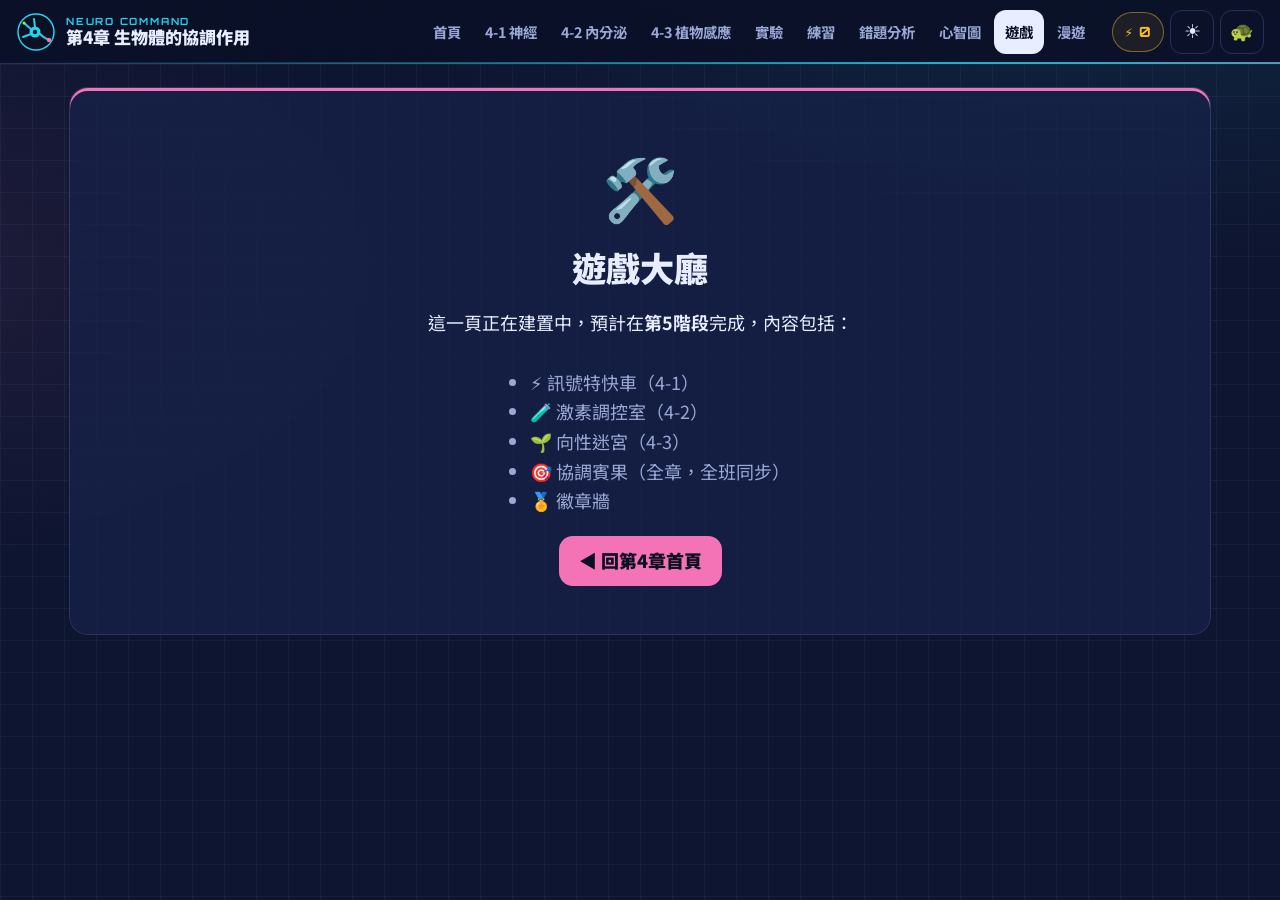
==== games/index.html @ 59077331 "第4章 第1階段：架構、神經指揮中心樣式、首頁（小劇場、神經網路地圖、單元卡） Co-Authored-By: Claude Opus 5.5 <noreply@anthropic.com> Clau" ====
<!DOCTYPE html>
<html lang="zh-Hant">
<head>
<meta charset="UTF-8">
<meta name="viewport" content="width=device-width, initial-scale=1">
<title>遊戲大廳｜第4章 生物體的協調作用</title>
<link rel="stylesheet" href="../css/style.css">
<script src="https://batyunching.github.io/bio/js/account.js" data-chapter="ch4" data-prefix="ch4."></script>
</head>
<body data-page="games" data-root="../">
<main class="wrap">
  <div class="panel u unit-42 coming">
    <div class="big">🛠️</div>
    <h1>遊戲大廳</h1>
    <p>這一頁正在建置中，預計在<b>第5階段</b>完成，內容包括：</p>
    <ul><li>⚡ 訊號特快車（4-1）</li><li>🧪 激素調控室（4-2）</li><li>🌱 向性迷宮（4-3）</li><li>🎯 協調賓果（全章，全班同步）</li><li>🏅 徽章牆</li></ul>
    <div><a class="btn" href="../index.html">◀ 回第4章首頁</a></div>
  </div>
</main>
<script src="../js/common.js"></script>
</body>
</html>
---- css/style.css ----
/* =========================================================
   第4章 生物體的協調作用 — 共用樣式
   主題：神經指揮中心 NEURO COMMAND
   平板預設深色；html.projector = 投影模式（淺色、字放大）
   ========================================================= */
@import url('https://fonts.googleapis.com/css2?family=Noto+Sans+TC:wght@400;500;700;900&family=Orbitron:wght@500;700;900&display=swap');

:root{
  /* 單元色 */
  --c-neuro:#22D3EE;  --c-neuro-d:#0891B2; --c-neuro-l:rgba(34,211,238,.14);
  --c-hormone:#F472B6; --c-hormone-d:#DB2777; --c-hormone-l:rgba(244,114,182,.14);
  --c-plant:#A3E635;  --c-plant-d:#65A30D; --c-plant-l:rgba(163,230,53,.14);
  --c-amber:#FBBF24;  --c-amber-d:#B45309;

  /* 版面（深色） */
  --c-bg:#0E1530;     --c-bg2:#111B3D;
  --c-panel:rgba(22,33,72,.78); --c-panel-solid:#162148;
  --c-text:#E8EEFF;   --c-muted:#9AA8D6; --c-line:rgba(140,165,255,.22);
  --c-grid:rgba(120,150,255,.07);
  --c-ok:#4ADE80;     --c-ng:#FB7185;
  --glow:0 0 0 1px var(--c-line), 0 8px 28px rgba(0,0,0,.35);
  --radius:18px;
  --fs:18px; --nav-h:64px;
  --font:'Noto Sans TC','PingFang TC','Microsoft JhengHei','Heiti TC',system-ui,sans-serif;
  --num:'Orbitron','Noto Sans TC',monospace;
}

/* ---------- 投影模式：淺色＋字放大 ---------- */
html.projector{
  --fs:23.4px;
  --c-neuro:#0891B2;  --c-neuro-d:#0E7490; --c-neuro-l:#E0F7FB;
  --c-hormone:#DB2777; --c-hormone-d:#9D174D; --c-hormone-l:#FCE7F3;
  --c-plant:#65A30D;  --c-plant-d:#3F6212; --c-plant-l:#ECFCCB;
  --c-amber:#D97706;  --c-amber-d:#92400E;
  --c-bg:#F3F5FA; --c-bg2:#E9EDF6;
  --c-panel:#FFFFFF; --c-panel-solid:#FFFFFF;
  --c-text:#1B2340; --c-muted:#56608A; --c-line:#D5DBEA;
  --c-grid:rgba(30,50,120,.05);
  --c-ok:#15803D; --c-ng:#BE123C;
  --glow:0 0 0 1px var(--c-line), 0 4px 16px rgba(20,30,80,.08);
}
html.projector .secondary{ display:none !important; }

*{ box-sizing:border-box; }
html{ font-size:var(--fs); -webkit-text-size-adjust:100%; }
body{
  margin:0; font-family:var(--font); color:var(--c-text); line-height:1.65; min-height:100vh;
  background:
    radial-gradient(1200px 600px at 85% -10%, rgba(34,211,238,.10), transparent 60%),
    radial-gradient(900px 500px at -10% 30%, rgba(244,114,182,.08), transparent 60%),
    linear-gradient(var(--c-grid) 1px, transparent 1px) 0 0/32px 32px,
    linear-gradient(90deg, var(--c-grid) 1px, transparent 1px) 0 0/32px 32px,
    var(--c-bg);
  background-attachment:fixed;
}
html.projector body{ background:var(--c-bg); }
h1,h2,h3{ line-height:1.35; margin:.2em 0 .5em; }
h1{ font-size:1.9rem; font-weight:900; } h2{ font-size:1.5rem; font-weight:900; } h3{ font-size:1.18rem; }
a{ color:inherit; }
img,svg{ max-width:100%; }
.num{ font-family:var(--num); letter-spacing:.03em; }
.wrap{ max-width:1180px; margin:0 auto; padding:24px 20px 80px; }
.visually-hidden{ position:absolute !important; width:1px; height:1px; overflow:hidden; clip:rect(0 0 0 0); }

/* ---------- 減少動態 ---------- */
html.reduce-motion *, html.reduce-motion *::before, html.reduce-motion *::after{
  animation-duration:.001s !important; animation-iteration-count:1 !important; transition-duration:.001s !important;
}
@media (prefers-reduced-motion:reduce){
  html:not(.allow-motion) *{ animation-duration:.001s !important; animation-iteration-count:1 !important; transition-duration:.001s !important; }
}

/* ---------- 頂部指揮列 ---------- */
.topnav{
  position:sticky; top:0; z-index:50; min-height:var(--nav-h);
  display:flex; align-items:center; gap:10px; padding:8px 16px;
  background:rgba(10,16,38,.86); backdrop-filter:blur(10px); -webkit-backdrop-filter:blur(10px);
  border-bottom:1px solid var(--c-line);
}
html.projector .topnav{ background:rgba(255,255,255,.94); }
.topnav::after{ /* 底部流動訊號線 */
  content:""; position:absolute; left:0; right:0; bottom:-1px; height:2px;
  background:linear-gradient(90deg, transparent, var(--c-neuro), var(--c-hormone), var(--c-plant), transparent);
  background-size:300% 100%; animation:flow 6s linear infinite; opacity:.8;
}
@keyframes flow{ to{ background-position:-300% 0; } }
.topnav .brand{ display:flex; align-items:center; gap:10px; font-weight:900; text-decoration:none; white-space:nowrap; }
.topnav .brand svg{ width:40px; height:40px; flex:0 0 auto; }
.topnav .brand small{ display:block; font-family:var(--num); font-size:.55rem; letter-spacing:.18em; color:var(--c-neuro); font-weight:700; line-height:1.1; }
.topnav .brand span{ font-size:.95rem; line-height:1.2; }
.topnav .links{ display:flex; gap:2px; margin-left:auto; align-items:center; flex-wrap:wrap; }
.topnav .links a{
  text-decoration:none; padding:8px 11px; border-radius:12px; font-weight:700; font-size:.8rem;
  min-height:44px; display:flex; align-items:center; color:var(--c-muted); white-space:nowrap;
}
.topnav .links a:hover{ color:var(--c-text); background:rgba(140,165,255,.10); }
.topnav .links a.active{ color:#0B1022; background:var(--c-text); }
.topnav .links a[data-unit="4-1"].active{ background:var(--c-neuro); }
.topnav .links a[data-unit="4-2"].active{ background:var(--c-hormone); }
.topnav .links a[data-unit="4-3"].active{ background:var(--c-plant); }
html.projector .topnav .links a.active{ color:#fff; }
.topnav .tools{ display:flex; gap:6px; margin-left:6px; align-items:center; }
.energy{
  display:flex; align-items:center; gap:6px; padding:6px 12px; border-radius:999px; min-height:40px;
  border:1px solid rgba(251,191,36,.45); color:var(--c-amber); font-family:var(--num); font-weight:700; font-size:.78rem; white-space:nowrap;
  background:rgba(251,191,36,.08);
}
.energy.bump{ animation:bump .5s ease; }
@keyframes bump{ 40%{ transform:scale(1.18); box-shadow:0 0 18px rgba(251,191,36,.6); } }
.icon-btn{
  min-width:44px; min-height:44px; border-radius:12px; border:1px solid var(--c-line); background:transparent;
  color:var(--c-text); font-size:1.05rem; cursor:pointer; display:flex; align-items:center; justify-content:center;
}
.icon-btn:hover{ background:rgba(140,165,255,.12); }
.icon-btn[aria-pressed="true"]{ background:var(--c-text); color:var(--c-bg); }
.hamburger{ display:none; }
@media (max-width:1100px){
  .hamburger{ display:flex; margin-left:auto; }
  .topnav{ flex-wrap:wrap; }
  .topnav .links{ display:none; order:10; width:100%; flex-direction:column; align-items:stretch; padding:8px 0; }
  .topnav.open .links{ display:flex; }
  .topnav .links a{ font-size:1rem; }
  .topnav .tools{ margin-left:0; }
}

/* ---------- 共用元件 ---------- */
.panel{
  background:var(--c-panel); border-radius:var(--radius); padding:22px; box-shadow:var(--glow);
  position:relative;
}
.panel.u{ box-shadow:0 0 0 1px var(--c-line), 0 0 0 0 transparent, inset 0 3px 0 var(--u); }
.unit-41{ --u:var(--c-neuro);   --u-d:var(--c-neuro-d);   --u-l:var(--c-neuro-l); }
.unit-42{ --u:var(--c-hormone); --u-d:var(--c-hormone-d); --u-l:var(--c-hormone-l); }
.unit-43{ --u:var(--c-plant);   --u-d:var(--c-plant-d);   --u-l:var(--c-plant-l); }

.btn{
  display:inline-flex; align-items:center; justify-content:center; gap:8px; min-height:48px; padding:10px 20px;
  border-radius:14px; border:0; font:inherit; font-weight:900; cursor:pointer; text-decoration:none;
  background:var(--u, var(--c-neuro)); color:#0B1022; transition:transform .15s, box-shadow .2s;
}
html.projector .btn{ color:#fff; }
html.projector .btn.ghost{ color:var(--c-text); }
.btn:hover{ transform:translateY(-2px); box-shadow:0 0 22px color-mix(in srgb, var(--u, var(--c-neuro)) 55%, transparent); }
.btn:active{ transform:translateY(0); }
.btn.ghost{ background:transparent; color:var(--c-text); border:1px solid var(--c-line); }
.btn.ghost:hover{ border-color:var(--u, var(--c-neuro)); box-shadow:none; }
.btn:disabled{ opacity:.4; cursor:not-allowed; transform:none; box-shadow:none; }

.tag{
  display:inline-flex; align-items:center; gap:4px; padding:2px 12px; border-radius:999px; font-size:.75rem; font-weight:700;
  color:var(--u, var(--c-neuro)); background:var(--u-l, var(--c-neuro-l)); border:1px solid color-mix(in srgb, var(--u, var(--c-neuro)) 40%, transparent);
}
html.projector .tag{ color:var(--u-d, var(--c-neuro-d)); }

.progress{ height:12px; background:rgba(140,165,255,.14); border-radius:999px; overflow:hidden; }
.progress > span{
  display:block; height:100%; width:0; border-radius:999px; transition:width .9s ease;
  background:var(--u, var(--c-neuro)); box-shadow:0 0 12px var(--u, var(--c-neuro));
}
html.projector .progress > span{ box-shadow:none; }

.sec-title{ display:flex; align-items:center; gap:12px; margin:44px 0 16px; flex-wrap:wrap; }
.sec-title h2{ margin:0; }
.sec-title .code{ font-family:var(--num); font-size:.7rem; letter-spacing:.2em; color:var(--c-muted); }
section:first-of-type .sec-title{ margin-top:6px; }

.footer{ text-align:center; color:var(--c-muted); font-size:.78rem; padding:28px 20px 40px; }
.footer a{ color:var(--c-muted); }

.toast{
  position:fixed; left:50%; bottom:76px; transform:translateX(-50%) translateY(140px); z-index:9500;
  background:var(--c-panel-solid); color:var(--c-text); padding:12px 22px; border-radius:14px; font-weight:700;
  box-shadow:var(--glow); border:1px solid var(--c-line); transition:transform .35s ease; max-width:90vw;
}
.toast.show{ transform:translateX(-50%) translateY(0); }

/* 建置中頁面 */
.coming{ text-align:center; padding:48px 20px; }
.coming .big{ font-size:3.4rem; }
.coming ul{ text-align:left; display:inline-block; margin:12px auto 20px; color:var(--c-muted); }

/* 發光脈衝（共用） */
@keyframes pulse-dot{ 0%{ opacity:0; } 10%{ opacity:1; } 90%{ opacity:1; } 100%{ opacity:0; } }
@keyframes breathe{ 50%{ opacity:.55; } }
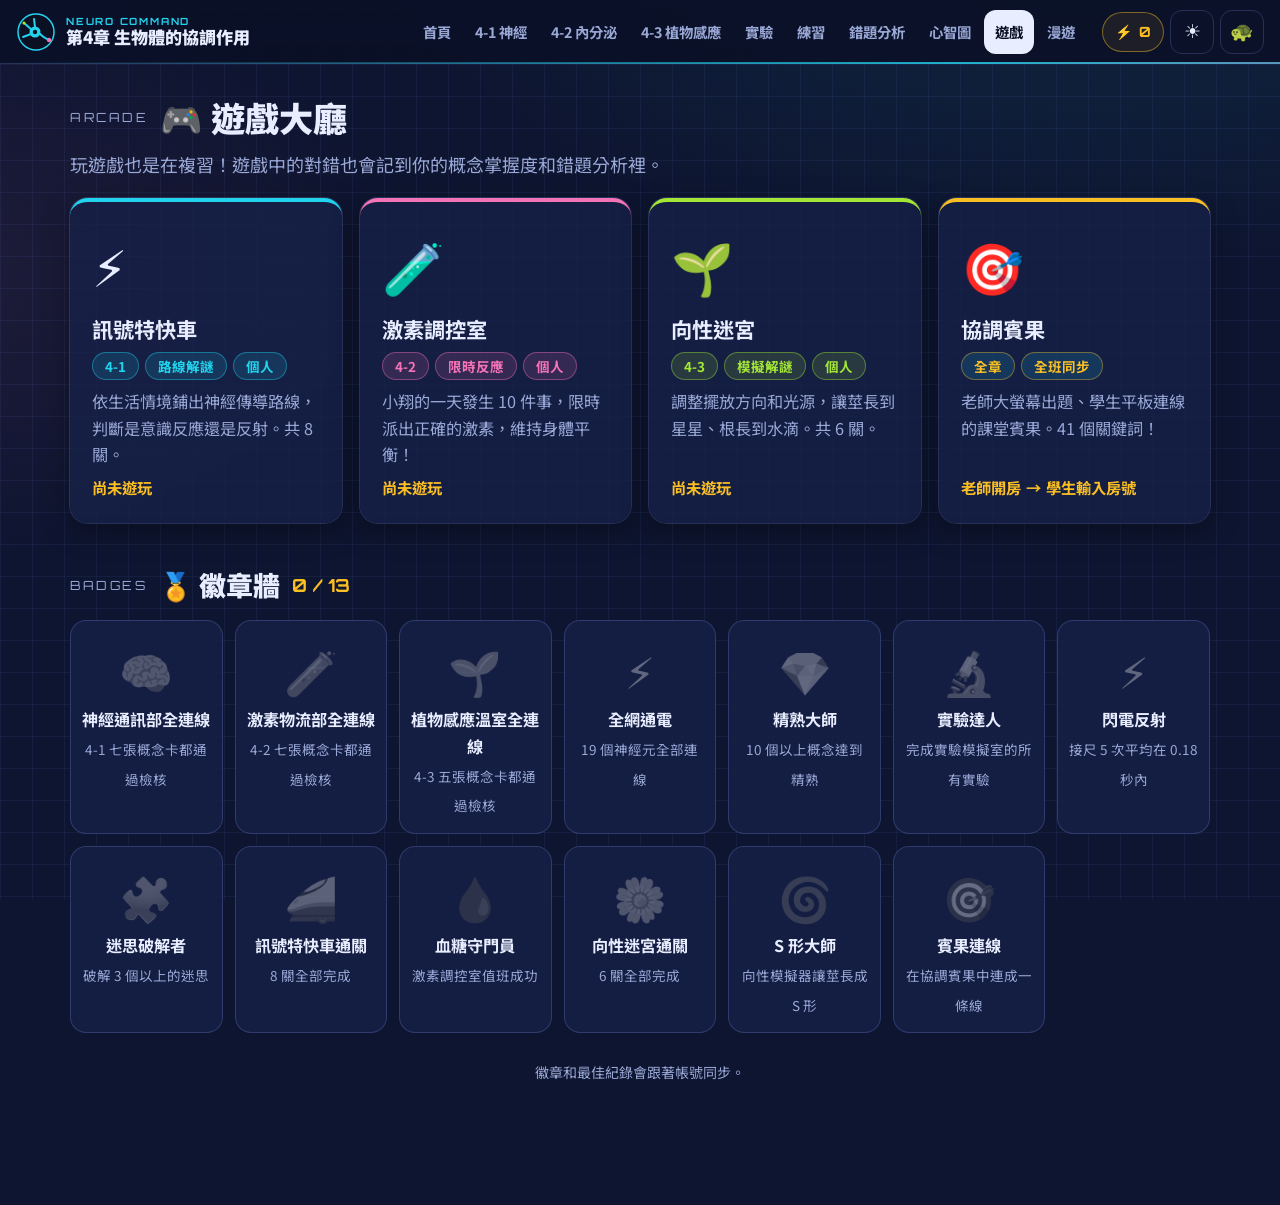
==== commit 2f4fdd07: "第5階段：心智圖（瀏覽、挖空、迷思挖空）、遊戲大廳（訊號特快車、激素調控室、向性迷宮、協調賓果）、徽章牆 Co-Authored-By: Claude Opus 5.5 <noreply@anthro" ====
--- a/games/index.html
+++ b/games/index.html
@@ -6,17 +6,68 @@
 <title>遊戲大廳｜第4章 生物體的協調作用</title>
 <link rel="stylesheet" href="../css/style.css">
 <script src="https://batyunching.github.io/bio/js/account.js" data-chapter="ch4" data-prefix="ch4."></script>
+<style>
+.games{ display:grid; grid-template-columns:repeat(auto-fit,minmax(260px,1fr)); gap:18px; }
+.game{ text-decoration:none; display:flex; flex-direction:column; gap:8px; border-top:4px solid var(--u); transition:transform .2s, box-shadow .2s; }
+.game:hover{ transform:translateY(-4px); box-shadow:0 0 0 1px var(--u), 0 0 26px color-mix(in srgb, var(--u) 35%, transparent); }
+.game .em{ font-size:2.8rem; }
+.game h3{ margin:0; }
+.game p{ margin:0; color:var(--c-muted); font-size:.9rem; }
+.game .meta{ display:flex; gap:6px; flex-wrap:wrap; }
+.game .best{ margin-top:auto; font-family:var(--num); font-weight:700; color:var(--c-amber); font-size:.85rem; }
+.badges{ display:grid; grid-template-columns:repeat(auto-fit,minmax(150px,1fr)); gap:12px; }
+.badge{ text-align:center; padding:14px 10px; border-radius:16px; border:1px solid var(--c-line); background:var(--c-panel); }
+.badge .ic{ font-size:2.4rem; filter:grayscale(1) opacity(.35); }
+.badge.got{ border-color:var(--c-amber); box-shadow:0 0 18px rgba(251,191,36,.25); }
+.badge.got .ic{ filter:none; }
+.badge b{ display:block; font-size:.9rem; }
+.badge small{ color:var(--c-muted); font-size:.75rem; }
+</style>
 </head>
 <body data-page="games" data-root="../">
 <main class="wrap">
-  <div class="panel u unit-42 coming">
-    <div class="big">🛠️</div>
-    <h1>遊戲大廳</h1>
-    <p>這一頁正在建置中，預計在<b>第5階段</b>完成，內容包括：</p>
-    <ul><li>⚡ 訊號特快車（4-1）</li><li>🧪 激素調控室（4-2）</li><li>🌱 向性迷宮（4-3）</li><li>🎯 協調賓果（全章，全班同步）</li><li>🏅 徽章牆</li></ul>
-    <div><a class="btn" href="../index.html">◀ 回第4章首頁</a></div>
+  <div class="sec-title" style="margin-top:6px"><span class="code">ARCADE</span><h1 style="margin:0">🎮 遊戲大廳</h1></div>
+  <p style="color:var(--c-muted);margin-top:-6px">玩遊戲也是在複習！遊戲中的對錯也會記到你的概念掌握度和錯題分析裡。</p>
+  <div class="games">
+    <a class="panel game unit-41" href="signal.html"><span class="em">⚡</span><h3>訊號特快車</h3><div class="meta"><span class="tag">4-1</span><span class="tag">路線解謎</span><span class="tag">個人</span></div><p>依生活情境鋪出神經傳導路線，判斷是意識反應還是反射。共 8 關。</p><span class="best" id="b-signal"></span></a>
+    <a class="panel game unit-42" href="hormone.html"><span class="em">🧪</span><h3>激素調控室</h3><div class="meta"><span class="tag">4-2</span><span class="tag">限時反應</span><span class="tag">個人</span></div><p>小翔的一天發生 10 件事，限時派出正確的激素，維持身體平衡！</p><span class="best" id="b-hormone"></span></a>
+    <a class="panel game unit-43" href="maze.html"><span class="em">🌱</span><h3>向性迷宮</h3><div class="meta"><span class="tag">4-3</span><span class="tag">模擬解謎</span><span class="tag">個人</span></div><p>調整擺放方向和光源，讓莖長到星星、根長到水滴。共 6 關。</p><span class="best" id="b-maze"></span></a>
+    <a class="panel game" href="bingo.html" style="--u:var(--c-amber)"><span class="em">🎯</span><h3>協調賓果</h3><div class="meta"><span class="tag" style="--u:var(--c-amber)">全章</span><span class="tag" style="--u:var(--c-amber)">全班同步</span></div><p>老師大螢幕出題、學生平板連線的課堂賓果。41 個關鍵詞！</p><span class="best">老師開房 → 學生輸入房號</span></a>
   </div>
+
+  <div class="sec-title"><span class="code">BADGES</span><h2>🏅 徽章牆</h2><span class="score" id="bcount"></span></div>
+  <div class="badges" id="badges"></div>
+  <div class="footer">徽章和最佳紀錄會跟著帳號同步。</div>
 </main>
 <script src="../js/common.js"></script>
+<script>
+(function(){
+  'use strict';
+  function render(){
+    var st = CH4.store, rw = st.get('rewards', []), lab = st.get('labDone', {}), P = CH4.progress;
+    var mastered = CH4.CONCEPTS.filter(function(c){ return P.mastered(c.id); }).length;
+    var B = [
+      { ic:'🧠', n:'神經通訊部全連線', d:'4-1 七張概念卡都通過檢核', ok: P.unit('4-1').done === 7 },
+      { ic:'🧪', n:'激素物流部全連線', d:'4-2 七張概念卡都通過檢核', ok: P.unit('4-2').done === 7 },
+      { ic:'🌱', n:'植物感應溫室全連線', d:'4-3 五張概念卡都通過檢核', ok: P.unit('4-3').done === 5 },
+      { ic:'⚡', n:'全網通電', d:'19 個神經元全部連線', ok: P.total().done === 19 },
+      { ic:'💎', n:'精熟大師', d:'10 個以上概念達到精熟', ok: mastered >= 10 },
+      { ic:'🔬', n:'實驗達人', d:'完成實驗模擬室的所有實驗', ok: lab.temp && lab.flip && (lab.afterA || lab.afterB) && lab.ruler && lab.bean },
+      { ic:'⚡', n:'閃電反射', d:'接尺 5 次平均在 0.18 秒內', ok: rw.indexOf('badge-flash') >= 0 },
+      { ic:'🧩', n:'迷思破解者', d:'破解 3 個以上的迷思', ok: st.get('busted', []).length >= 3 },
+      { ic:'🚄', n:'訊號特快車通關', d:'8 關全部完成', ok: rw.indexOf('badge-signal') >= 0 },
+      { ic:'🩸', n:'血糖守門員', d:'激素調控室值班成功', ok: rw.indexOf('badge-hormone') >= 0 },
+      { ic:'🌼', n:'向性迷宮通關', d:'6 關全部完成', ok: rw.indexOf('badge-maze') >= 0 },
+      { ic:'🌀', n:'S 形大師', d:'向性模擬器讓莖長成 S 形', ok: rw.indexOf('a43-S') >= 0 },
+      { ic:'🎯', n:'賓果連線', d:'在協調賓果中連成一條線', ok: rw.indexOf('badge-bingo') >= 0 }
+    ];
+    document.getElementById('badges').innerHTML = B.map(function(b){ return '<div class="badge' + (b.ok ? ' got' : '') + '"><div class="ic">' + b.ic + '</div><b>' + b.n + '</b><small>' + b.d + '</small></div>'; }).join('');
+    document.getElementById('bcount').textContent = B.filter(function(b){ return b.ok; }).length + ' / ' + B.length;
+    ['signal','hormone','maze'].forEach(function(k){ var v = st.get('best-' + k, 0); document.getElementById('b-' + k).textContent = v ? '最佳紀錄 ⚡ ' + v : '尚未遊玩'; });
+  }
+  render();
+  if(window.BIO_ACCOUNT && BIO_ACCOUNT.ready) BIO_ACCOUNT.ready.then(function(){ setTimeout(render, 300); }, function(){});
+})();
+</script>
 </body>
 </html>
--- a/css/style.css
+++ b/css/style.css
@@ -182,3 +182,194 @@
 /* 發光脈衝（共用） */
 @keyframes pulse-dot{ 0%{ opacity:0; } 10%{ opacity:1; } 90%{ opacity:1; } 100%{ opacity:0; } }
 @keyframes breathe{ 50%{ opacity:.55; } }
+
+/* =========================================================
+   單元頁共用
+   ========================================================= */
+.unit-hero{
+  display:flex; align-items:center; gap:22px; flex-wrap:wrap; padding:26px; border-radius:24px; margin-bottom:18px;
+  background:linear-gradient(120deg, color-mix(in srgb, var(--u) 22%, var(--c-panel-solid)), var(--c-panel-solid) 70%);
+  box-shadow:0 0 0 1px color-mix(in srgb, var(--u) 45%, transparent), 0 0 40px color-mix(in srgb, var(--u) 15%, transparent);
+}
+.unit-hero .ic{ width:96px; height:96px; border-radius:24px; background:var(--u-l); color:var(--u); display:flex; align-items:center; justify-content:center; flex:0 0 auto; }
+.unit-hero .txt{ flex:1; min-width:240px; }
+.unit-hero .dept{ font-family:var(--num); font-size:.66rem; letter-spacing:.22em; color:var(--u); font-weight:700; }
+.unit-hero h1{ margin:2px 0 4px; }
+.unit-hero p{ margin:0; color:var(--c-muted); }
+.unit-hero .mini{ min-width:220px; background:rgba(140,165,255,.08); border:1px solid var(--c-line); border-radius:16px; padding:12px 16px; font-size:.85rem; }
+.unit-hero .mini b{ font-family:var(--num); }
+.unit-hero .mini .progress{ margin-top:8px; }
+html.projector .unit-hero .dept{ color:var(--u-d); }
+
+.toc{ display:flex; gap:8px; flex-wrap:wrap; margin:0 0 6px; }
+.toc a{
+  text-decoration:none; padding:6px 14px; border-radius:999px; border:1px solid var(--c-line); font-weight:700; font-size:.8rem;
+  min-height:42px; display:inline-flex; align-items:center; color:var(--c-muted); background:var(--c-panel);
+}
+.toc a:hover{ color:var(--c-text); border-color:var(--u); }
+.toc a.anim::before{ content:"🎬 "; }
+
+.block-title{ display:flex; align-items:center; gap:12px; margin:44px 0 14px; scroll-margin-top:calc(var(--nav-h) + 16px); flex-wrap:wrap; }
+.block-title .num{
+  width:42px; height:42px; border-radius:12px; display:flex; align-items:center; justify-content:center; font-weight:900; flex:0 0 auto;
+  color:var(--u); border:1px solid var(--u); background:var(--u-l); font-family:var(--num);
+}
+.block-title h2{ margin:0; font-size:1.3rem; }
+.block-title .kind{ font-size:.72rem; font-weight:700; padding:2px 10px; border-radius:999px; border:1px solid var(--c-line); color:var(--c-muted); }
+.block-title .kind.anim{ color:var(--c-amber); border-color:rgba(251,191,36,.5); }
+.block-tools{ display:flex; justify-content:flex-end; margin:-6px 0 10px; }
+
+/* ---------- 概念卡 ---------- */
+.cards{ display:grid; grid-template-columns:repeat(auto-fit,minmax(330px,1fr)); gap:18px; }
+.concept{ perspective:1400px; cursor:pointer; display:flex; scroll-margin-top:calc(var(--nav-h) + 20px); }
+.concept .inner{ flex:1; display:grid; transition:transform .6s cubic-bezier(.3,.7,.3,1); transform-style:preserve-3d; }
+.concept.flipped .inner{ transform:rotateY(180deg); }
+.concept .face{
+  grid-area:1/1; backface-visibility:hidden; -webkit-backface-visibility:hidden; border-radius:var(--radius);
+  background:var(--c-panel-solid); box-shadow:var(--glow); padding:20px; display:flex; flex-direction:column; border:1px solid transparent;
+}
+.concept .front{ align-items:center; justify-content:center; text-align:center; gap:10px; min-height:280px;
+  background:radial-gradient(circle at 50% 35%, var(--u-l), var(--c-panel-solid) 70%); }
+.concept .front .ic{ width:120px; height:120px; color:var(--u); }
+.concept .front h3{ font-size:1.45rem; color:var(--c-text); margin:0; }
+.concept .front .sub{ color:var(--u); font-weight:700; font-size:.85rem; }
+html.projector .concept .front .sub{ color:var(--u-d); }
+.concept .front .hint{ color:var(--c-muted); font-size:.75rem; }
+.concept .back{ transform:rotateY(180deg); border-color:color-mix(in srgb, var(--u) 50%, transparent); }
+.concept .back h3{ color:var(--u); margin:0 0 6px; font-size:1.12rem; }
+html.projector .concept .back h3{ color:var(--u-d); }
+.concept .back ul{ margin:0 0 10px; padding-left:1.15em; }
+.concept .back li{ margin:4px 0; }
+.concept .back .kw{ color:var(--u); font-weight:900; }
+html.projector .concept .back .kw{ color:var(--u-d); }
+.concept .back table{ width:100%; border-collapse:collapse; font-size:.85rem; margin:4px 0 10px; }
+.concept .back th, .concept .back td{ border:1px solid var(--c-line); padding:5px 8px; text-align:left; vertical-align:top; }
+.concept .back th{ background:var(--u-l); white-space:nowrap; }
+.concept .back .ft{ margin-top:auto; display:flex; justify-content:space-between; align-items:center; gap:8px; padding-top:8px; }
+.concept .back .page{ font-size:.75rem; color:var(--c-muted); }
+.concept.done .front::after{
+  content:"✓ 已懂"; position:absolute; top:12px; right:12px; font-size:.72rem; font-weight:900; color:#0B1022; background:var(--u);
+  border-radius:999px; padding:2px 10px; box-shadow:0 0 12px var(--u);
+}
+.concept .front{ position:relative; }
+.got{
+  min-height:44px; padding:6px 16px; border-radius:12px; border:1px solid var(--u); background:transparent; color:var(--u);
+  font:inherit; font-weight:900; cursor:pointer;
+}
+.got[aria-pressed="true"]{ background:var(--u); color:#0B1022; box-shadow:0 0 14px var(--u); }
+html.projector .got{ color:var(--u-d); }
+html.projector .got[aria-pressed="true"]{ color:#fff; box-shadow:none; }
+
+/* 迷思小警報 */
+.myth{
+  margin:6px 0 4px; border-radius:12px; padding:8px 12px; font-size:.84rem;
+  background:rgba(251,191,36,.08); border:1px dashed rgba(251,191,36,.55);
+}
+.myth b.t{ color:var(--c-amber); font-family:var(--num); font-size:.68rem; letter-spacing:.12em; display:block; }
+html.projector .myth b.t{ color:var(--c-amber-d); }
+.myth .x{ text-decoration:line-through; text-decoration-color:var(--c-ng); color:var(--c-muted); }
+.myth .o{ font-weight:700; }
+
+/* ---------- 互動動畫面板 ---------- */
+.lab{ padding:18px; }
+.lab .bar{ display:flex; gap:8px; flex-wrap:wrap; align-items:center; margin-bottom:12px; }
+.lab .grid2{ display:grid; grid-template-columns:1.25fr 1fr; gap:18px; align-items:start; }
+@media (max-width:860px){ .lab .grid2{ grid-template-columns:1fr; } }
+.lab svg.fig{ width:100%; height:auto; display:block; background:rgba(10,16,38,.35); border-radius:14px; border:1px solid var(--c-line); }
+html.projector .lab svg.fig{ background:#F8FAFF; }
+.info{ background:rgba(140,165,255,.07); border:1px solid var(--c-line); border-radius:14px; padding:14px 16px; min-height:120px; }
+.info h3{ margin:0 0 4px; color:var(--u); }
+html.projector .info h3{ color:var(--u-d); }
+.info p{ margin:4px 0; }
+.seg{ display:inline-flex; border:1px solid var(--c-line); border-radius:12px; overflow:hidden; flex-wrap:wrap; }
+.seg button{ min-height:44px; padding:6px 14px; border:0; background:transparent; color:var(--c-muted); font:inherit; font-weight:700; font-size:.85rem; cursor:pointer; }
+.seg button[aria-pressed="true"]{ background:var(--u, var(--c-neuro)); color:#0B1022; }
+html.projector .seg button[aria-pressed="true"]{ color:#fff; }
+.chip-btn{
+  min-height:44px; padding:6px 14px; border-radius:12px; border:1px solid var(--c-line); background:var(--c-panel); color:var(--c-text);
+  font:inherit; font-weight:700; font-size:.85rem; cursor:pointer;
+}
+.chip-btn:hover{ border-color:var(--u); }
+.chip-btn.ok{ border-color:var(--c-ok); background:color-mix(in srgb, var(--c-ok) 18%, transparent); }
+.chip-btn.ng{ border-color:var(--c-ng); background:color-mix(in srgb, var(--c-ng) 18%, transparent); }
+.feedback{ font-weight:700; min-height:1.6em; margin-top:8px; }
+.feedback.ok{ color:var(--c-ok); } .feedback.ng{ color:var(--c-ng); }
+.hot{ cursor:pointer; }
+.hot:hover, .hot:focus{ filter:brightness(1.25) drop-shadow(0 0 6px var(--u)); outline:none; }
+.hot.sel{ filter:drop-shadow(0 0 8px var(--u)) brightness(1.2); }
+.score{ font-family:var(--num); font-weight:700; color:var(--c-amber); }
+
+/* 排序清單 */
+.sortlist{ list-style:none; margin:0; padding:0; display:flex; flex-direction:column; gap:8px; }
+.sortlist li{
+  display:flex; align-items:center; gap:10px; padding:8px 10px 8px 14px; border-radius:12px; border:1px solid var(--c-line);
+  background:var(--c-panel); font-weight:700; touch-action:none; cursor:grab; user-select:none;
+}
+.sortlist li.dragging{ border-color:var(--u); box-shadow:0 0 16px color-mix(in srgb, var(--u) 50%, transparent); cursor:grabbing; }
+.sortlist li .n{ font-family:var(--num); color:var(--c-muted); width:1.6em; }
+.sortlist li .mv{ margin-left:auto; display:flex; gap:4px; }
+.sortlist li .mv button{ min-width:40px; min-height:40px; border-radius:10px; border:1px solid var(--c-line); background:transparent; color:var(--c-text); cursor:pointer; }
+.sortlist li.picked{ border-color:var(--c-amber); background:rgba(251,191,36,.14); box-shadow:0 0 0 2px var(--c-amber); }
+.sortlist li .mv{ order:2; }
+.sortlist li.picked::after{ content:"已選取：點要放的位置"; order:1; margin-left:auto; font-size:.7rem; color:var(--c-amber); font-weight:700; }
+.sortlist li.picked .mv{ margin-left:8px; }
+.sortlist li.ok{ border-color:var(--c-ok); } .sortlist li.ng{ border-color:var(--c-ng); }
+
+/* 分類小測驗 */
+.sorter{ display:flex; flex-direction:column; gap:10px; }
+.sorter .row{ display:flex; align-items:center; gap:10px; flex-wrap:wrap; padding:10px 12px; border-radius:12px; border:1px solid var(--c-line); background:var(--c-panel); }
+.sorter .row .q{ flex:1; min-width:200px; font-weight:700; }
+.sorter .row .opts{ display:flex; gap:6px; flex-wrap:wrap; }
+.sorter .row .why{ width:100%; font-size:.82rem; color:var(--c-muted); display:none; }
+.sorter .row.answered .why{ display:block; }
+
+/* 快問快答 */
+.qq .q{ font-weight:900; margin:0 0 10px; }
+.qq .opts{ display:grid; grid-template-columns:repeat(auto-fit,minmax(200px,1fr)); gap:8px; }
+.qq .exp{ margin-top:10px; font-size:.88rem; color:var(--c-muted); }
+.qq .nav{ display:flex; justify-content:space-between; align-items:center; margin-top:12px; gap:8px; flex-wrap:wrap; }
+
+.next-unit{ display:flex; gap:12px; flex-wrap:wrap; justify-content:space-between; margin-top:40px; }
+
+.concept:focus{ outline:none; }
+.concept:focus-visible .face{ box-shadow:0 0 0 3px var(--u); }
+
+/* ---------- 概念卡自我檢核 ---------- */
+.check-overlay{ position:fixed; inset:0; z-index:9000; background:rgba(5,8,22,.72); backdrop-filter:blur(4px); display:flex; align-items:center; justify-content:center; padding:16px; }
+.check-overlay[hidden]{ display:none; }
+html.projector .check-overlay{ background:rgba(30,40,80,.45); }
+.check-box{
+  position:relative; width:min(640px,100%); max-height:92vh; overflow:auto; background:var(--c-panel-solid); border-radius:22px; padding:24px 24px 20px;
+  box-shadow:0 0 0 1px var(--u, var(--c-neuro)), 0 0 40px color-mix(in srgb, var(--u, var(--c-neuro)) 30%, transparent); animation:pop .3s ease;
+}
+.check-x{ position:absolute; top:12px; right:12px; }
+.check-kicker{ font-family:var(--num); font-size:.66rem; letter-spacing:.18em; color:var(--u, var(--c-neuro)); font-weight:700; padding-right:50px; }
+html.projector .check-kicker{ color:var(--u-d, var(--c-neuro-d)); }
+.check-dots{ display:flex; gap:8px; margin:10px 0 6px; }
+.check-dots span{ width:34px; height:8px; border-radius:999px; background:rgba(140,165,255,.2); }
+.check-dots span.cur{ background:var(--u, var(--c-neuro)); opacity:.5; }
+.check-dots span.ok{ background:var(--c-ok); } .check-dots span.ng{ background:var(--c-ng); }
+.check-q{ font-size:1.12rem; margin:8px 0 14px; }
+.check-opts{ display:flex; flex-direction:column; gap:8px; }
+.check-opts .chip-btn{ text-align:left; min-height:52px; font-size:.95rem; }
+.check-exp{ color:var(--c-muted); font-size:.9rem; }
+.check-nav{ display:flex; gap:10px; justify-content:flex-end; flex-wrap:wrap; margin-top:14px; }
+.check-result.ok{ color:var(--c-ok); } .check-result.ng{ color:var(--c-amber); }
+@keyframes pop{ from{ opacity:0; transform:translateY(12px) scale(.97);} to{ opacity:1; transform:none; } }
+
+/* ---------- 動畫 SVG 共用文字與元件 ---------- */
+.fig text{ font-family:var(--font); font-weight:700; fill:var(--c-text); }
+.fig .lbl{ font-size:14px; }
+.fig .sml{ font-size:12px; fill:var(--c-muted); font-weight:500; }
+.fig .pulse{ fill:#FDE68A; filter:drop-shadow(0 0 6px #FBBF24); }
+.case{ font-weight:700; padding:12px 14px; border-radius:12px; background:var(--u-l); border:1px dashed var(--u); }
+.gauges{ display:flex; flex-direction:column; gap:10px; }
+.gauge{ display:grid; grid-template-columns:7.5em 1fr 3.2em; align-items:center; gap:10px; font-size:.86rem; font-weight:700; }
+.gauge .progress{ height:16px; }
+.gauge .progress > span{ transition:width 1.2s ease; }
+.gauge .v{ font-family:var(--num); font-size:.75rem; color:var(--c-muted); text-align:right; }
+.hchips{ display:flex; gap:8px; flex-wrap:wrap; }
+.hchip{ padding:6px 12px; border-radius:999px; border:1px solid var(--c-line); font-size:.8rem; font-weight:700; color:var(--c-muted); transition:all .3s; }
+.hchip.on{ color:#0B1022; background:var(--hc); border-color:var(--hc); box-shadow:0 0 14px var(--hc); }
+html.projector .hchip.on{ color:#fff; box-shadow:none; }
+input[type=range]{ width:100%; accent-color:var(--u, var(--c-neuro)); min-height:40px; }
